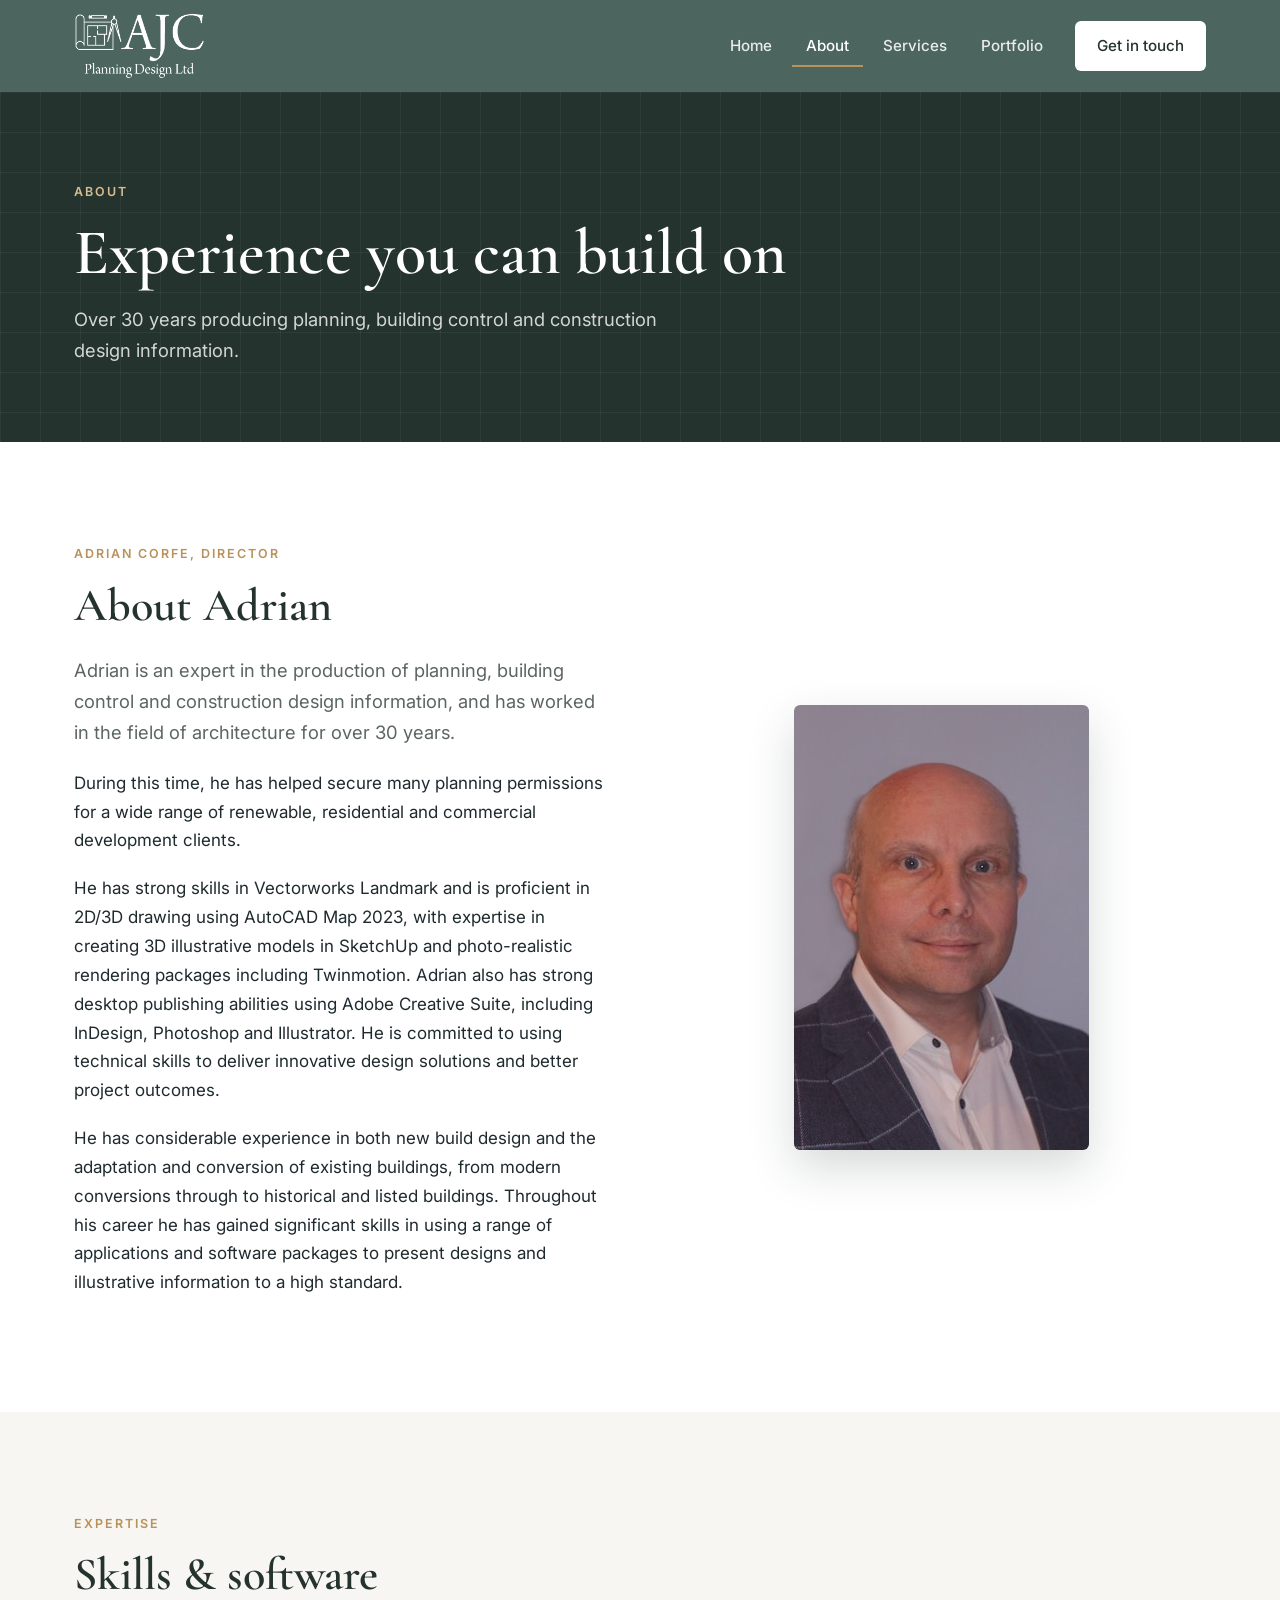
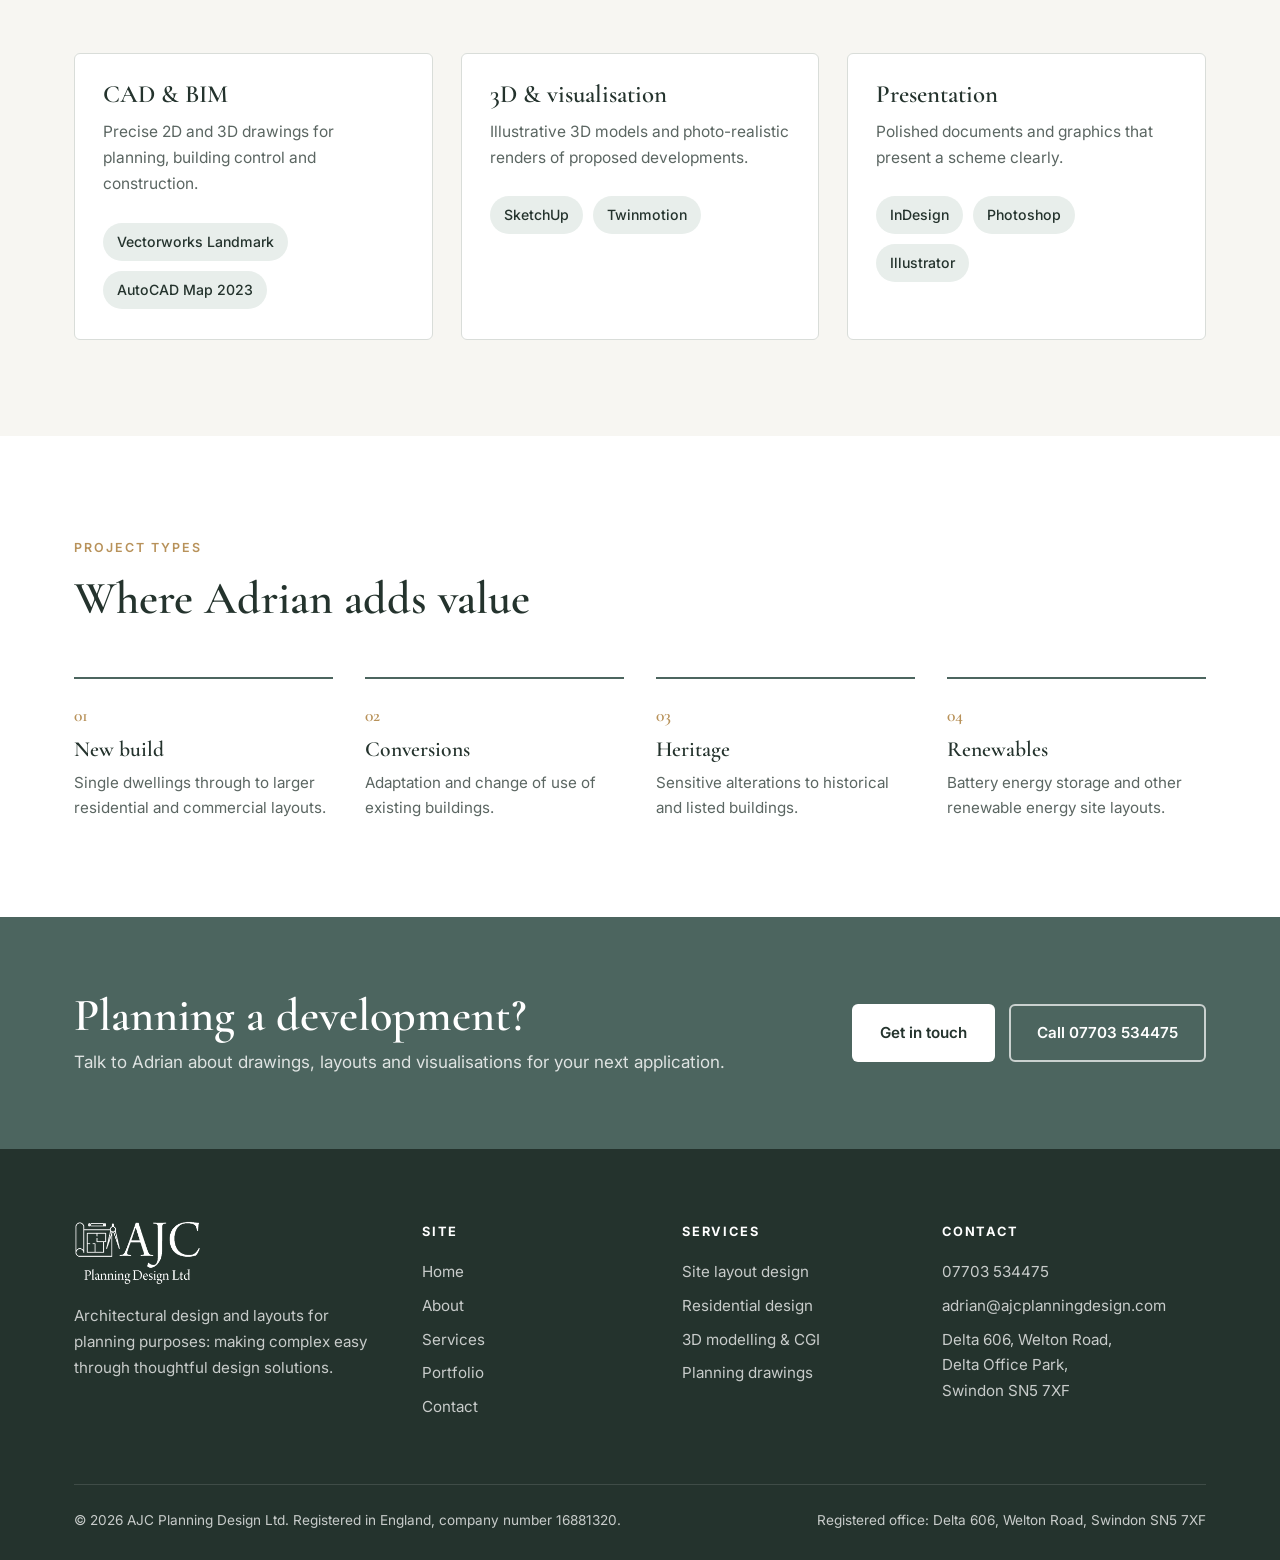
==== about.html @ f1cb51b0 "Initial site" ====
<!DOCTYPE html>
<html lang="en-GB">
<head>
<meta charset="utf-8">
<meta name="viewport" content="width=device-width, initial-scale=1">
<title>About Adrian Corfe | AJC Planning Design Ltd</title>
<meta name="description" content="Adrian Corfe has over 30 years of experience in architecture, producing planning, building control and construction design information.">
<meta property="og:title" content="About Adrian Corfe | AJC Planning Design Ltd">
<meta property="og:description" content="Adrian Corfe has over 30 years of experience in architecture, producing planning, building control and construction design information.">
<meta property="og:type" content="website">
<meta name="theme-color" content="#4c655f">
<link rel="icon" href="images/favicon.svg" type="image/svg+xml">
<link rel="preconnect" href="https://fonts.googleapis.com">
<link rel="preconnect" href="https://fonts.gstatic.com" crossorigin>
<link href="https://fonts.googleapis.com/css2?family=Cormorant+Garamond:wght@500;600;700&family=Inter:wght@400;500;600&display=swap" rel="stylesheet">
<link rel="stylesheet" href="css/styles.css">
</head>
<body>
<a class="skip-link" href="#main">Skip to main content</a>
<header class="site-header">
  <div class="container">
    <a class="brand" href="index.html" aria-label="AJC Planning Design Ltd, home"><img src="images/logo-white.png" alt="AJC Planning Design Ltd" width="243" height="122"></a>
    <button class="nav-toggle" aria-label="Open menu" aria-expanded="false" aria-controls="site-nav"><span></span><span></span><span></span></button>
    <nav class="nav" id="site-nav" aria-label="Main">
      <a href="index.html">Home</a><a href="about.html" aria-current="page">About</a><a href="services.html">Services</a><a href="portfolio.html">Portfolio</a>
      <a class="btn btn--light" href="contact.html">Get in touch</a>
    </nav>
  </div>
</header>
<main id="main">
<section class="page-hero">
  <div class="container">
    <span class="eyebrow">About</span>
    <h1>Experience you can build on</h1>
    <p>Over 30 years producing planning, building control and construction design information.</p>
  </div>
</section>

<section class="section">
  <div class="container split">
    <div class="reveal">
      <span class="eyebrow">Adrian Corfe, Director</span>
      <h2>About Adrian</h2>
      <p class="lead">Adrian is an expert in the production of planning, building control and construction design information, and has worked in the field of architecture for over 30 years.</p>
      <p>During this time, he has helped secure many planning permissions for a wide range of renewable, residential and commercial development clients.</p>
      <p>He has strong skills in Vectorworks Landmark and is proficient in 2D/3D drawing using AutoCAD Map 2023, with expertise in creating 3D illustrative models in SketchUp and photo-realistic rendering packages including Twinmotion. Adrian also has strong desktop publishing abilities using Adobe Creative Suite, including InDesign, Photoshop and Illustrator. He is committed to using technical skills to deliver innovative design solutions and better project outcomes.</p>
      <p>He has considerable experience in both new build design and the adaptation and conversion of existing buildings, from modern conversions through to historical and listed buildings. Throughout his career he has gained significant skills in using a range of applications and software packages to present designs and illustrative information to a high standard.</p>
    </div>
    <div class="portrait reveal"><img src="images/adrian-corfe.jpg" alt="Adrian Corfe, Director of AJC Planning Design" width="295" height="445"></div>
  </div>
</section>

<section class="section section--paper">
  <div class="container">
    <div class="section-head">
      <span class="eyebrow">Expertise</span>
      <h2>Skills &amp; software</h2>
    </div>
    <div class="grid grid--3">
      <div class="card reveal"><div class="card-body"><h3>CAD &amp; BIM</h3><p>Precise 2D and 3D drawings for planning, building control and construction.</p><ul class="chips"><li>Vectorworks Landmark</li><li>AutoCAD Map 2023</li></ul></div></div>
      <div class="card reveal"><div class="card-body"><h3>3D &amp; visualisation</h3><p>Illustrative 3D models and photo-realistic renders of proposed developments.</p><ul class="chips"><li>SketchUp</li><li>Twinmotion</li></ul></div></div>
      <div class="card reveal"><div class="card-body"><h3>Presentation</h3><p>Polished documents and graphics that present a scheme clearly.</p><ul class="chips"><li>InDesign</li><li>Photoshop</li><li>Illustrator</li></ul></div></div>
    </div>
  </div>
</section>

<section class="section">
  <div class="container">
    <div class="section-head"><span class="eyebrow">Project types</span><h2>Where Adrian adds value</h2></div>
    <div class="features">
      <div class="feature reveal"><span class="num">01</span><h3>New build</h3><p>Single dwellings through to larger residential and commercial layouts.</p></div>
      <div class="feature reveal"><span class="num">02</span><h3>Conversions</h3><p>Adaptation and change of use of existing buildings.</p></div>
      <div class="feature reveal"><span class="num">03</span><h3>Heritage</h3><p>Sensitive alterations to historical and listed buildings.</p></div>
      <div class="feature reveal"><span class="num">04</span><h3>Renewables</h3><p>Battery energy storage and other renewable energy site layouts.</p></div>
    </div>
  </div>
</section>

<section class="cta-band">
  <div class="container">
    <div>
      <h2>Planning a development?</h2>
      <p>Talk to Adrian about drawings, layouts and visualisations for your next application.</p>
    </div>
    <div class="hero-actions">
      <a class="btn btn--light" href="contact.html">Get in touch</a>
      <a class="btn btn--outline-light" href="tel:+447703534475">Call 07703 534475</a>
    </div>
  </div>
</section>
</main>
<footer class="site-footer">
  <div class="container">
    <div class="footer-grid">
      <div>
        <img src="images/logo-white.png" alt="AJC Planning Design Ltd" width="243" height="122" loading="lazy">
        <p>Architectural design and layouts for planning purposes: making complex easy through thoughtful design solutions.</p>
      </div>
      <div>
        <h4>Site</h4>
        <ul>
          <li><a href="index.html">Home</a></li>
          <li><a href="about.html">About</a></li>
          <li><a href="services.html">Services</a></li>
          <li><a href="portfolio.html">Portfolio</a></li>
          <li><a href="contact.html">Contact</a></li>
        </ul>
      </div>
      <div>
        <h4>Services</h4>
        <ul>
          <li><a href="services.html#site-layout">Site layout design</a></li>
          <li><a href="services.html#residential">Residential design</a></li>
          <li><a href="services.html#visualisation">3D modelling &amp; CGI</a></li>
          <li><a href="services.html#planning-drawings">Planning drawings</a></li>
        </ul>
      </div>
      <div>
        <h4>Contact</h4>
        <ul>
          <li><a href="tel:+447703534475">07703 534475</a></li>
          <li><a href="mailto:adrian@ajcplanningdesign.com">adrian@ajcplanningdesign.com</a></li>
          <li>Delta 606, Welton Road,<br>Delta Office Park,<br>Swindon SN5 7XF</li>
        </ul>
      </div>
    </div>
    <div class="footer-bottom">
      <span>&copy; <span data-year>2026</span> AJC Planning Design Ltd. Registered in England, company number 16881320.</span>
      <span>Registered office: Delta 606, Welton Road, Swindon SN5 7XF</span>
    </div>
  </div>
</footer>
<script src="js/main.js" defer></script>
</body>
</html>
---- css/styles.css ----
/* AJC Planning Design Ltd — site styles */
:root {
  --green: #4c655f;
  --green-dark: #34473f;
  --green-deep: #24332d;
  --sage: #e8eeeb;
  --paper: #f7f6f2;
  --ink: #1f2a2e;
  --muted: #5b6662;
  --line: #d9ddd9;
  --accent: #b8925a;
  --white: #ffffff;
  --radius: 6px;
  --max: 1180px;
  --serif: "Cormorant Garamond", Georgia, "Times New Roman", serif;
  --sans: "Inter", system-ui, -apple-system, "Segoe UI", Roboto, sans-serif;
}

*, *::before, *::after { box-sizing: border-box; }
html { scroll-behavior: smooth; }
body {
  margin: 0;
  font-family: var(--sans);
  font-size: 17px;
  line-height: 1.7;
  color: var(--ink);
  background: var(--white);
  -webkit-font-smoothing: antialiased;
}
img { max-width: 100%; display: block; }
a { color: var(--green); }
a:hover { color: var(--green-deep); }

h1, h2, h3 { font-family: var(--serif); font-weight: 600; line-height: 1.15; margin: 0 0 .5em; color: var(--green-deep); }
h1 { font-size: clamp(2.5rem, 5vw, 4rem); }
h2 { font-size: clamp(2rem, 3.6vw, 2.9rem); }
h3 { font-size: 1.55rem; }
p { margin: 0 0 1.1em; }

.container { width: 100%; max-width: var(--max); margin: 0 auto; padding: 0 24px; }
.section { padding: 96px 0; }
.section--paper { background: var(--paper); }
.section--sage { background: var(--sage); }
.eyebrow {
  display: inline-block;
  font-size: .78rem;
  font-weight: 600;
  letter-spacing: .16em;
  text-transform: uppercase;
  color: var(--accent);
  margin-bottom: 14px;
}
.lead { font-size: 1.15rem; color: var(--muted); max-width: 680px; }
.section-head { max-width: 720px; margin-bottom: 52px; }
.section-head--center { text-align: center; margin-left: auto; margin-right: auto; }
.section-head--center .lead { margin: 0 auto; }

.skip-link { position: absolute; left: -999px; top: 8px; background: var(--white); padding: 8px 14px; z-index: 100; }
.skip-link:focus { left: 8px; }

/* Buttons */
.btn {
  display: inline-flex; align-items: center; gap: 8px;
  padding: 14px 26px;
  border-radius: var(--radius);
  font-weight: 600; font-size: .95rem;
  text-decoration: none;
  border: 2px solid transparent;
  transition: background .2s, color .2s, border-color .2s, transform .2s;
  cursor: pointer;
  font-family: var(--sans);
}
.btn:hover { transform: translateY(-1px); }
.btn--primary { background: var(--green); color: var(--white); }
.btn--primary:hover { background: var(--green-deep); color: var(--white); }
.btn--ghost { border-color: var(--green); color: var(--green); background: transparent; }
.btn--ghost:hover { background: var(--green); color: var(--white); }
.btn--light { background: var(--white); color: var(--green-deep); }
.btn--light:hover { background: var(--sage); color: var(--green-deep); }
.btn--outline-light { border-color: rgba(255,255,255,.7); color: var(--white); }
.btn--outline-light:hover { background: var(--white); color: var(--green-deep); }

/* Header */
.site-header {
  position: sticky; top: 0; z-index: 50;
  background: var(--green);
  box-shadow: 0 1px 0 rgba(0,0,0,.08);
}
.site-header .container { display: flex; align-items: center; justify-content: space-between; height: 92px; }
.brand img { height: 66px; width: auto; }
.nav { display: flex; align-items: center; gap: 6px; }
.nav a {
  color: rgba(255,255,255,.88);
  text-decoration: none;
  font-size: .95rem; font-weight: 500;
  padding: 8px 14px; border-radius: var(--radius);
}
.nav a:hover { color: var(--white); background: rgba(255,255,255,.1); }
.nav a[aria-current="page"] { color: var(--white); box-shadow: inset 0 -2px 0 var(--accent); border-radius: 0; }
.nav .btn { margin-left: 12px; padding: 10px 20px; }
.nav .btn--light { color: var(--green-deep); }
.nav .btn--light:hover { background: var(--sage); }
.nav-toggle {
  display: none; background: none; border: 0; color: var(--white);
  width: 44px; height: 44px; cursor: pointer; padding: 10px;
}
.nav-toggle span { display: block; height: 2px; background: currentColor; margin: 5px 0; transition: transform .2s, opacity .2s; }

/* Hero */
.hero { background: var(--paper); overflow: hidden; }
.hero .container { display: grid; grid-template-columns: 1.05fr 1fr; gap: 56px; align-items: center; padding-top: 80px; padding-bottom: 88px; }
.hero h1 { margin-bottom: 20px; }
.hero .lead { margin-bottom: 32px; }
.hero-actions { display: flex; flex-wrap: wrap; gap: 14px; }
.hero-meta { display: flex; gap: 36px; margin-top: 44px; padding-top: 28px; border-top: 1px solid var(--line); }
.hero-meta strong { display: block; font-family: var(--serif); font-size: 2.2rem; color: var(--green); line-height: 1; }
.hero-meta span { font-size: .85rem; color: var(--muted); }
.hero-mosaic { display: grid; grid-template-columns: 1fr 1fr; grid-template-rows: 1fr 1fr; gap: 14px; height: 520px; }
.hero-mosaic figure { margin: 0; border-radius: var(--radius); overflow: hidden; background: var(--white); box-shadow: 0 10px 30px rgba(36,51,45,.12); }
.hero-mosaic figure:first-child { grid-row: span 2; }
.hero-mosaic img { width: 100%; height: 100%; object-fit: cover; }

/* Page hero (inner pages) */
.page-hero { background: var(--green-deep); color: var(--white); padding: 84px 0 76px; position: relative; overflow: hidden; }
.page-hero::after {
  content: ""; position: absolute; inset: 0;
  background-image: linear-gradient(rgba(255,255,255,.05) 1px, transparent 1px), linear-gradient(90deg, rgba(255,255,255,.05) 1px, transparent 1px);
  background-size: 40px 40px;
  pointer-events: none;
}
.page-hero .container { position: relative; z-index: 1; }
.page-hero h1 { color: var(--white); margin-bottom: 14px; }
.page-hero p { color: rgba(255,255,255,.8); font-size: 1.15rem; max-width: 640px; margin: 0; }
.page-hero .eyebrow { color: #d9bd8f; }

/* Cards */
.grid { display: grid; gap: 28px; }
.grid--3 { grid-template-columns: repeat(3, 1fr); }
.grid--2 { grid-template-columns: repeat(2, 1fr); }
.card {
  background: var(--white);
  border: 1px solid var(--line);
  border-radius: var(--radius);
  overflow: hidden;
  display: flex; flex-direction: column;
  transition: box-shadow .25s, transform .25s;
}
.card:hover { box-shadow: 0 16px 40px rgba(36,51,45,.12); transform: translateY(-3px); }
.card-media { aspect-ratio: 4 / 3; background: var(--paper); overflow: hidden; border-bottom: 1px solid var(--line); }
.card-media img { width: 100%; height: 100%; object-fit: cover; transition: transform .5s; }
.card-media--contain img { object-fit: contain; padding: 14px; }
.card:hover .card-media img { transform: scale(1.03); }
.card-body { padding: 26px 28px 30px; flex: 1; display: flex; flex-direction: column; }
.card-body h3 { margin-bottom: 10px; }
.card-body p { color: var(--muted); font-size: .97rem; }
.card-tag { font-size: .72rem; font-weight: 600; letter-spacing: .12em; text-transform: uppercase; color: var(--accent); margin-bottom: 8px; }
.text-link { margin-top: auto; font-weight: 600; font-size: .92rem; text-decoration: none; color: var(--green); }
.text-link::after { content: " \2192"; }

/* Split */
.split { display: grid; grid-template-columns: 1fr 1fr; gap: 72px; align-items: center; }
.split--reverse > :first-child { order: 2; }
.portrait { border-radius: var(--radius); overflow: hidden; box-shadow: 0 18px 46px rgba(36,51,45,.18); max-width: 420px; justify-self: center; }
.portrait img { width: 100%; }

/* Feature list */
.features { display: grid; grid-template-columns: repeat(4, 1fr); gap: 32px; }
.feature { border-top: 2px solid var(--green); padding-top: 22px; }
.feature .num { font-family: var(--serif); font-size: 1.1rem; color: var(--accent); font-weight: 600; }
.feature h3 { font-size: 1.35rem; margin: 6px 0 8px; }
.feature p { color: var(--muted); font-size: .95rem; margin: 0; }

/* Sectors */
.sector { position: relative; border-radius: var(--radius); overflow: hidden; min-height: 360px; display: flex; align-items: flex-end; color: var(--white); text-decoration: none; }
.sector img { position: absolute; inset: 0; width: 100%; height: 100%; object-fit: cover; transition: transform .6s; }
.sector::before { content: ""; position: absolute; inset: 0; background: linear-gradient(180deg, rgba(36,51,45,0) 30%, rgba(36,51,45,.92) 100%); z-index: 1; }
.sector:hover img { transform: scale(1.05); }
.sector div { position: relative; z-index: 2; padding: 28px; }
.sector h3 { color: var(--white); margin-bottom: 6px; }
.sector p { margin: 0; color: rgba(255,255,255,.85); font-size: .95rem; }

/* Skills */
.chips { display: flex; flex-wrap: wrap; gap: 10px; margin: 8px 0 0; padding: 0; list-style: none; }
.chips li { background: var(--sage); color: var(--green-deep); font-size: .88rem; font-weight: 500; padding: 7px 14px; border-radius: 999px; }

/* Services detail */
.service-row { display: grid; grid-template-columns: 1fr 1.1fr; gap: 64px; align-items: center; padding: 64px 0; border-bottom: 1px solid var(--line); }
.service-row:last-child { border-bottom: 0; }
.service-row:nth-child(even) .service-media { order: 2; }
.service-media { background: var(--white); border: 1px solid var(--line); border-radius: var(--radius); padding: 18px; }
.service-media img { width: 100%; max-height: 440px; object-fit: contain; }
.service-media--photo { padding: 0; overflow: hidden; }
.service-media--photo img { object-fit: cover; max-height: none; }
.ticks { list-style: none; padding: 0; margin: 0 0 1.2em; }
.ticks li { position: relative; padding-left: 28px; margin-bottom: 8px; color: var(--muted); }
.ticks li::before { content: ""; position: absolute; left: 0; top: .6em; width: 14px; height: 8px; border-left: 2px solid var(--green); border-bottom: 2px solid var(--green); transform: rotate(-45deg); }

/* Portfolio */
.filters { display: flex; flex-wrap: wrap; gap: 10px; justify-content: center; margin-bottom: 44px; }
.filter {
  font-family: var(--sans); font-size: .92rem; font-weight: 600;
  padding: 10px 20px; border-radius: 999px; border: 1px solid var(--line);
  background: var(--white); color: var(--ink); cursor: pointer;
}
.filter:hover { border-color: var(--green); }
.filter.is-active { background: var(--green); border-color: var(--green); color: var(--white); }
.portfolio-item[hidden] { display: none; }
.portfolio-item button { all: unset; cursor: zoom-in; display: block; width: 100%; height: 100%; }
.portfolio-item button:focus-visible { outline: 3px solid var(--accent); outline-offset: -3px; }

/* Lightbox */
.lightbox { position: fixed; inset: 0; background: rgba(20,28,25,.92); display: none; align-items: center; justify-content: center; z-index: 200; padding: 40px; }
.lightbox.is-open { display: flex; }
.lightbox figure { margin: 0; max-width: 1100px; width: 100%; text-align: center; }
.lightbox img { max-height: 80vh; margin: 0 auto; background: var(--white); border-radius: var(--radius); }
.lightbox figcaption { color: var(--white); margin-top: 14px; font-size: .95rem; }
.lightbox-close { position: absolute; top: 18px; right: 22px; background: none; border: 0; color: var(--white); font-size: 2.4rem; cursor: pointer; line-height: 1; }

/* CTA band */
.cta-band { background: var(--green); color: var(--white); padding: 72px 0; }
.cta-band .container { display: flex; align-items: center; justify-content: space-between; gap: 32px; flex-wrap: wrap; }
.cta-band h2 { color: var(--white); margin: 0 0 6px; }
.cta-band p { margin: 0; color: rgba(255,255,255,.82); }
.cta-band .hero-actions { flex-shrink: 0; }

/* Contact */
.contact-grid { display: grid; grid-template-columns: 1fr 1.25fr; gap: 64px; }
.contact-list { list-style: none; padding: 0; margin: 28px 0 0; }
.contact-list li { display: flex; gap: 16px; padding: 18px 0; border-bottom: 1px solid var(--line); }
.contact-list li:first-child { border-top: 1px solid var(--line); }
.contact-list svg { flex-shrink: 0; width: 22px; height: 22px; color: var(--green); margin-top: 3px; }
.contact-list strong { display: block; font-size: .78rem; letter-spacing: .12em; text-transform: uppercase; color: var(--muted); font-weight: 600; }
.contact-list a { text-decoration: none; font-weight: 500; }
.form-card { background: var(--paper); border-radius: var(--radius); padding: 40px; border: 1px solid var(--line); }
.form-row { display: grid; grid-template-columns: 1fr 1fr; gap: 18px; }
.field { margin-bottom: 18px; }
.field label { display: block; font-size: .88rem; font-weight: 600; margin-bottom: 6px; }
.field input, .field select, .field textarea {
  width: 100%; font: inherit; font-size: .97rem;
  padding: 12px 14px; border: 1px solid #c8cec9; border-radius: var(--radius);
  background: var(--white); color: var(--ink);
}
.field input:focus, .field select:focus, .field textarea:focus { outline: 2px solid var(--green); outline-offset: 1px; border-color: var(--green); }
.field textarea { min-height: 150px; resize: vertical; }
.form-note { font-size: .85rem; color: var(--muted); margin: 14px 0 0; }

/* Footer */
.site-footer { background: var(--green-deep); color: rgba(255,255,255,.75); padding: 72px 0 28px; font-size: .95rem; }
.footer-grid { display: grid; grid-template-columns: 1.4fr 1fr 1fr 1.2fr; gap: 40px; }
.footer-grid img { height: 64px; width: auto; margin-bottom: 18px; }
.site-footer h4 { color: var(--white); font-family: var(--sans); font-size: .8rem; letter-spacing: .14em; text-transform: uppercase; margin: 0 0 16px; }
.site-footer ul { list-style: none; padding: 0; margin: 0; }
.site-footer li { margin-bottom: 8px; }
.site-footer a { color: rgba(255,255,255,.75); text-decoration: none; }
.site-footer a:hover { color: var(--white); }
.footer-bottom { margin-top: 56px; padding-top: 24px; border-top: 1px solid rgba(255,255,255,.12); display: flex; justify-content: space-between; flex-wrap: wrap; gap: 12px; font-size: .85rem; }

/* Reveal on scroll */
.reveal { opacity: 0; transform: translateY(18px); transition: opacity .7s ease, transform .7s ease; }
.reveal.is-visible { opacity: 1; transform: none; }
@media (prefers-reduced-motion: reduce) {
  .reveal { opacity: 1; transform: none; transition: none; }
  html { scroll-behavior: auto; }
}

/* Responsive */
@media (max-width: 1000px) {
  .features { grid-template-columns: repeat(2, 1fr); }
  .footer-grid { grid-template-columns: 1fr 1fr; }
  .grid--3 { grid-template-columns: repeat(2, 1fr); }
}
@media (max-width: 860px) {
  body { font-size: 16px; }
  .section { padding: 72px 0; }
  .nav-toggle { display: block; }
  .nav {
    position: absolute; top: 92px; left: 0; right: 0;
    flex-direction: column; align-items: stretch; gap: 0;
    background: var(--green-dark); padding: 12px 24px 24px;
    display: none;
  }
  .nav.is-open { display: flex; }
  .nav a { padding: 14px 4px; border-bottom: 1px solid rgba(255,255,255,.1); border-radius: 0; }
  .nav a[aria-current="page"] { box-shadow: inset 3px 0 0 var(--accent); padding-left: 14px; }
  .nav .btn { margin: 16px 0 0; justify-content: center; }
  .nav-toggle[aria-expanded="true"] span:nth-child(1) { transform: translateY(7px) rotate(45deg); }
  .nav-toggle[aria-expanded="true"] span:nth-child(2) { opacity: 0; }
  .nav-toggle[aria-expanded="true"] span:nth-child(3) { transform: translateY(-7px) rotate(-45deg); }
  .hero .container, .split, .service-row, .contact-grid { grid-template-columns: 1fr; gap: 40px; }
  .split--reverse > :first-child, .service-row:nth-child(even) .service-media { order: 0; }
  .hero .container { padding-top: 56px; padding-bottom: 64px; }
  .hero-mosaic { height: 380px; }
  .grid--2 { grid-template-columns: 1fr; }
}
@media (max-width: 600px) {
  .grid--3, .features, .footer-grid, .form-row { grid-template-columns: 1fr; }
  .hero-meta { gap: 22px; flex-wrap: wrap; }
  .form-card { padding: 26px; }
  .brand img { height: 54px; }
  .hero-mosaic { height: 300px; gap: 10px; }
}
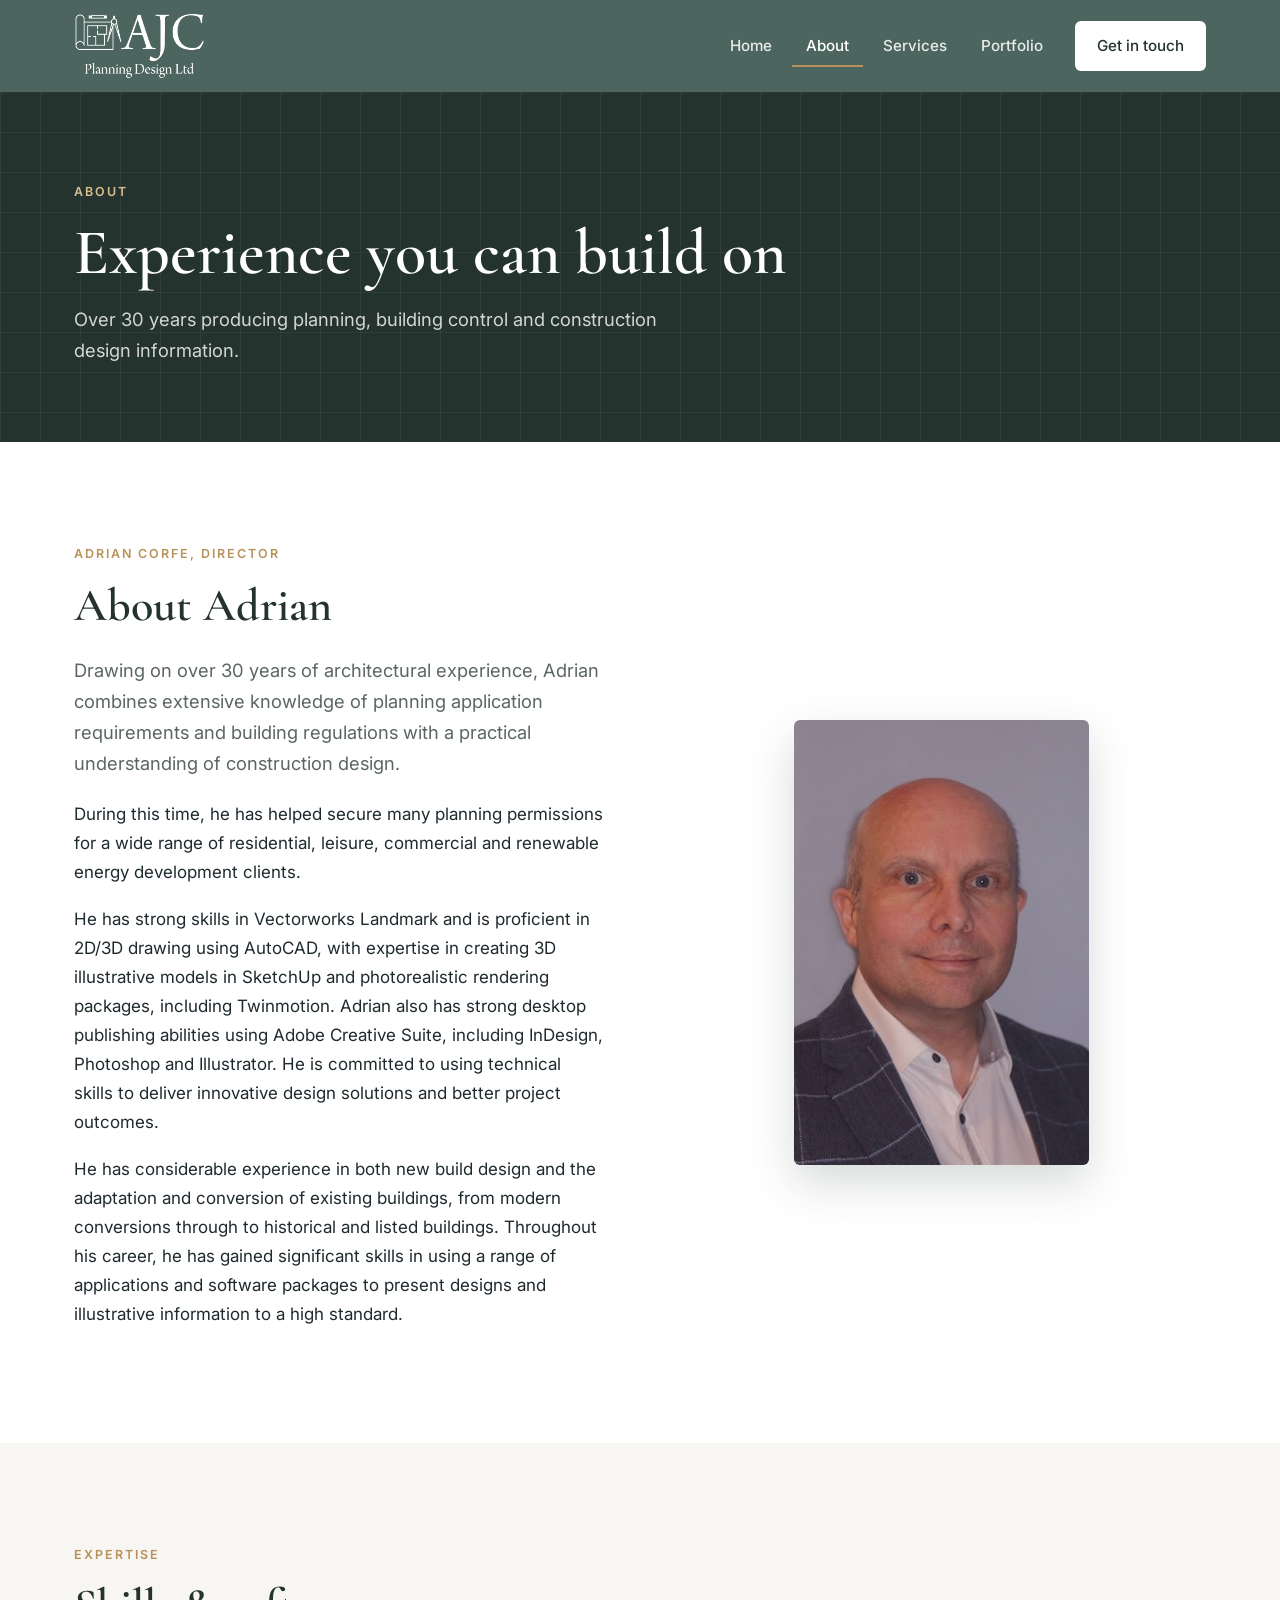
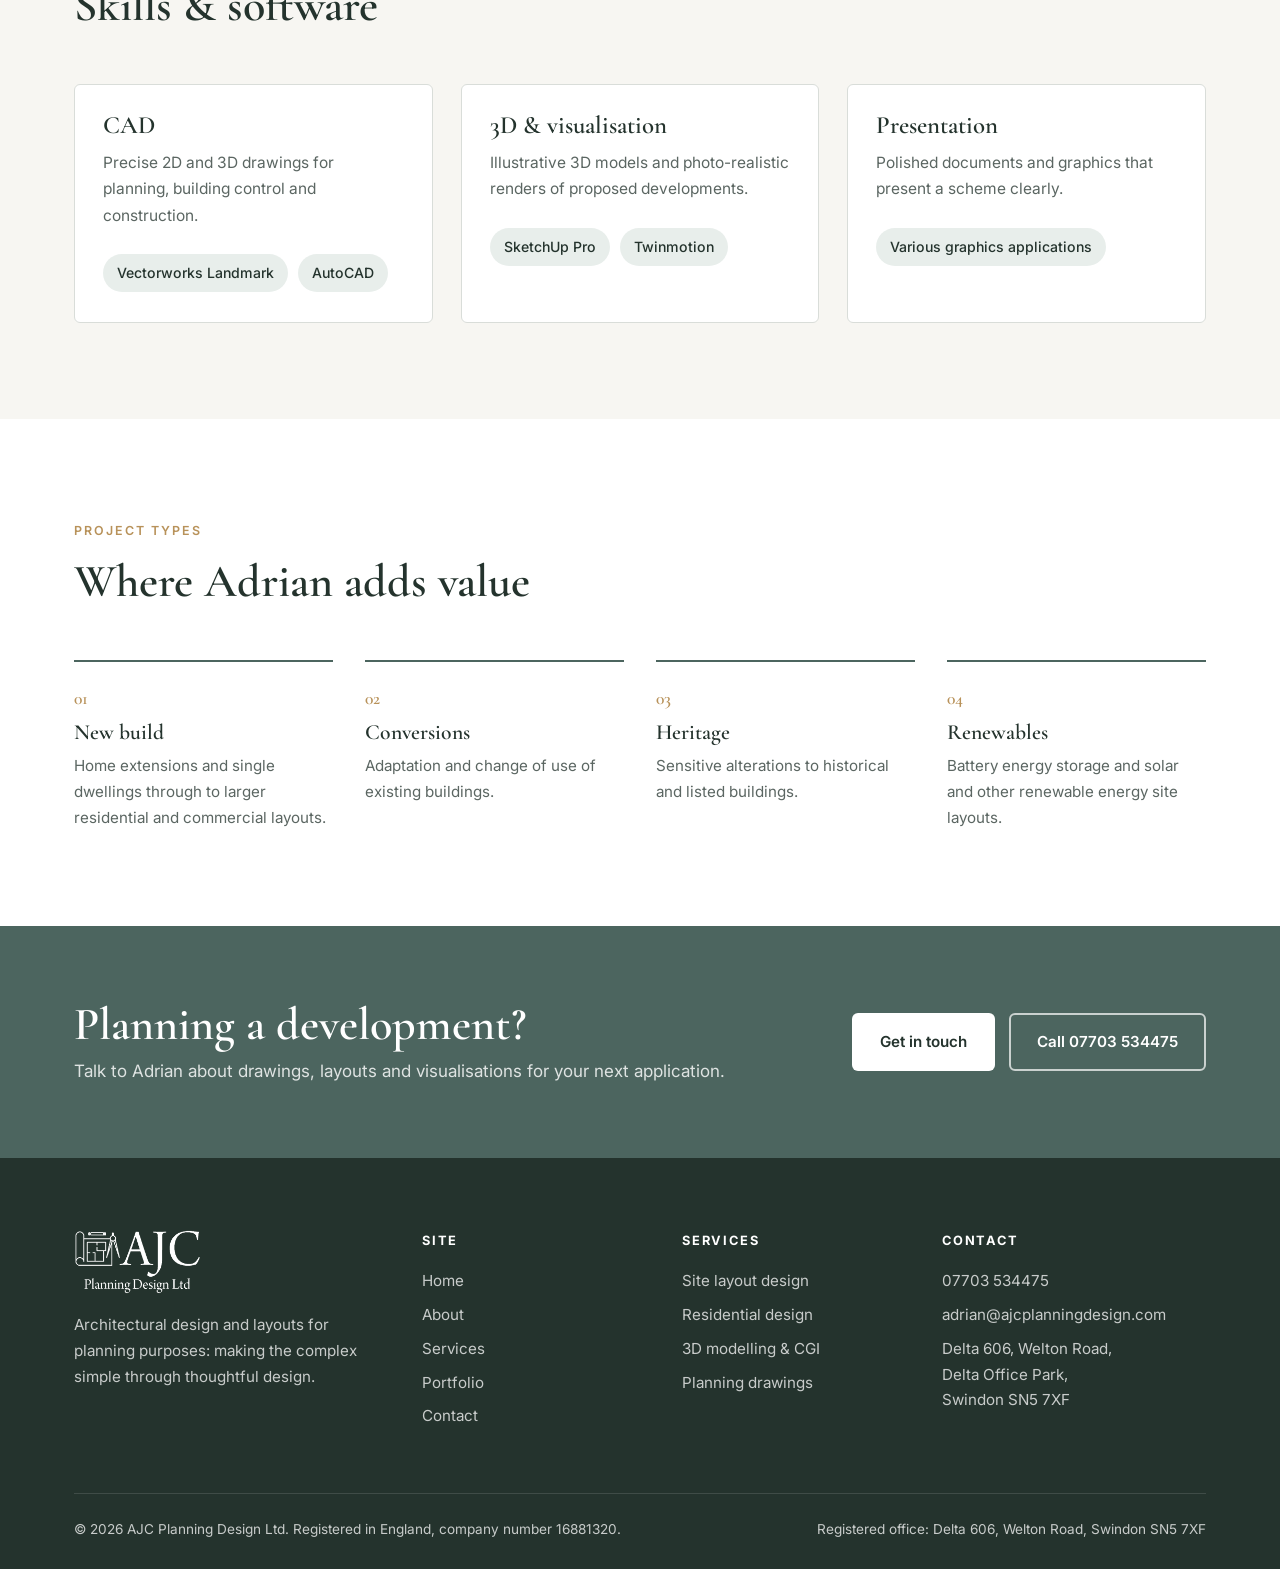
==== commit bb5958af: "Add files via upload" ====
--- a/about.html
+++ b/about.html
@@ -41,10 +41,10 @@
     <div class="reveal">
       <span class="eyebrow">Adrian Corfe, Director</span>
       <h2>About Adrian</h2>
-      <p class="lead">Adrian is an expert in the production of planning, building control and construction design information, and has worked in the field of architecture for over 30 years.</p>
-      <p>During this time, he has helped secure many planning permissions for a wide range of renewable, residential and commercial development clients.</p>
-      <p>He has strong skills in Vectorworks Landmark and is proficient in 2D/3D drawing using AutoCAD Map 2023, with expertise in creating 3D illustrative models in SketchUp and photo-realistic rendering packages including Twinmotion. Adrian also has strong desktop publishing abilities using Adobe Creative Suite, including InDesign, Photoshop and Illustrator. He is committed to using technical skills to deliver innovative design solutions and better project outcomes.</p>
-      <p>He has considerable experience in both new build design and the adaptation and conversion of existing buildings, from modern conversions through to historical and listed buildings. Throughout his career he has gained significant skills in using a range of applications and software packages to present designs and illustrative information to a high standard.</p>
+      <p class="lead">Drawing on over 30 years of architectural experience, Adrian combines extensive knowledge of planning application requirements and building regulations with a practical understanding of construction design.</p>
+      <p>During this time, he has helped secure many planning permissions for a wide range of residential, leisure, commercial and renewable energy development clients.</p>
+      <p>He has strong skills in Vectorworks Landmark and is proficient in 2D/3D drawing using AutoCAD, with expertise in creating 3D illustrative models in SketchUp and photorealistic rendering packages, including Twinmotion. Adrian also has strong desktop publishing abilities using Adobe Creative Suite, including InDesign, Photoshop and Illustrator. He is committed to using technical skills to deliver innovative design solutions and better project outcomes.</p>
+      <p>He has considerable experience in both new build design and the adaptation and conversion of existing buildings, from modern conversions through to historical and listed buildings. Throughout his career, he has gained significant skills in using a range of applications and software packages to present designs and illustrative information to a high standard.</p>
     </div>
     <div class="portrait reveal"><img src="images/adrian-corfe.jpg" alt="Adrian Corfe, Director of AJC Planning Design" width="295" height="445"></div>
   </div>
@@ -57,9 +57,9 @@
       <h2>Skills &amp; software</h2>
     </div>
     <div class="grid grid--3">
-      <div class="card reveal"><div class="card-body"><h3>CAD &amp; BIM</h3><p>Precise 2D and 3D drawings for planning, building control and construction.</p><ul class="chips"><li>Vectorworks Landmark</li><li>AutoCAD Map 2023</li></ul></div></div>
-      <div class="card reveal"><div class="card-body"><h3>3D &amp; visualisation</h3><p>Illustrative 3D models and photo-realistic renders of proposed developments.</p><ul class="chips"><li>SketchUp</li><li>Twinmotion</li></ul></div></div>
-      <div class="card reveal"><div class="card-body"><h3>Presentation</h3><p>Polished documents and graphics that present a scheme clearly.</p><ul class="chips"><li>InDesign</li><li>Photoshop</li><li>Illustrator</li></ul></div></div>
+      <div class="card reveal"><div class="card-body"><h3>CAD</h3><p>Precise 2D and 3D drawings for planning, building control and construction.</p><ul class="chips"><li>Vectorworks Landmark</li><li>AutoCAD</li></ul></div></div>
+      <div class="card reveal"><div class="card-body"><h3>3D &amp; visualisation</h3><p>Illustrative 3D models and photo-realistic renders of proposed developments.</p><ul class="chips"><li>SketchUp Pro</li><li>Twinmotion</li></ul></div></div>
+      <div class="card reveal"><div class="card-body"><h3>Presentation</h3><p>Polished documents and graphics that present a scheme clearly.</p><ul class="chips"><li>Various graphics applications</li></ul></div></div>
     </div>
   </div>
 </section>
@@ -68,10 +68,10 @@
   <div class="container">
     <div class="section-head"><span class="eyebrow">Project types</span><h2>Where Adrian adds value</h2></div>
     <div class="features">
-      <div class="feature reveal"><span class="num">01</span><h3>New build</h3><p>Single dwellings through to larger residential and commercial layouts.</p></div>
+      <div class="feature reveal"><span class="num">01</span><h3>New build</h3><p>Home extensions and single dwellings through to larger residential and commercial layouts.</p></div>
       <div class="feature reveal"><span class="num">02</span><h3>Conversions</h3><p>Adaptation and change of use of existing buildings.</p></div>
       <div class="feature reveal"><span class="num">03</span><h3>Heritage</h3><p>Sensitive alterations to historical and listed buildings.</p></div>
-      <div class="feature reveal"><span class="num">04</span><h3>Renewables</h3><p>Battery energy storage and other renewable energy site layouts.</p></div>
+      <div class="feature reveal"><span class="num">04</span><h3>Renewables</h3><p>Battery energy storage and solar and other renewable energy site layouts.</p></div>
     </div>
   </div>
 </section>
@@ -94,7 +94,7 @@
     <div class="footer-grid">
       <div>
         <img src="images/logo-white.png" alt="AJC Planning Design Ltd" width="243" height="122" loading="lazy">
-        <p>Architectural design and layouts for planning purposes: making complex easy through thoughtful design solutions.</p>
+        <p>Architectural design and layouts for planning purposes: making the complex simple through thoughtful design.</p>
       </div>
       <div>
         <h4>Site</h4>
--- a/css/styles.css
+++ b/css/styles.css
@@ -222,6 +222,15 @@
 .cta-band h2 { color: var(--white); margin: 0 0 6px; }
 .cta-band p { margin: 0; color: rgba(255,255,255,.82); }
 .cta-band .hero-actions { flex-shrink: 0; }
+
+.cta-band--photo { background: linear-gradient(rgba(36,51,45,.86), rgba(52,71,63,.86)), url("../images/photo-floor-plan-desk.jpg") center / cover no-repeat; padding: 96px 0; }
+
+/* Approach (home) */
+.approach-head { display: grid; grid-template-columns: 1fr 1fr; gap: 56px; align-items: center; margin-bottom: 56px; }
+.approach-head .section-head { margin-bottom: 0; }
+.photo-pair { display: grid; grid-template-columns: 1fr 1fr; gap: 14px; }
+.photo-pair img { width: 100%; height: 300px; object-fit: cover; border-radius: var(--radius); box-shadow: 0 10px 30px rgba(36,51,45,.14); }
+.photo-pair img:last-child { margin-top: 28px; }
 
 /* Contact */
 .contact-grid { display: grid; grid-template-columns: 1fr 1.25fr; gap: 64px; }
@@ -286,7 +295,7 @@
   .nav-toggle[aria-expanded="true"] span:nth-child(1) { transform: translateY(7px) rotate(45deg); }
   .nav-toggle[aria-expanded="true"] span:nth-child(2) { opacity: 0; }
   .nav-toggle[aria-expanded="true"] span:nth-child(3) { transform: translateY(-7px) rotate(-45deg); }
-  .hero .container, .split, .service-row, .contact-grid { grid-template-columns: 1fr; gap: 40px; }
+  .hero .container, .split, .service-row, .contact-grid, .approach-head { grid-template-columns: 1fr; gap: 40px; }
   .split--reverse > :first-child, .service-row:nth-child(even) .service-media { order: 0; }
   .hero .container { padding-top: 56px; padding-bottom: 64px; }
   .hero-mosaic { height: 380px; }
@@ -298,4 +307,5 @@
   .form-card { padding: 26px; }
   .brand img { height: 54px; }
   .hero-mosaic { height: 300px; gap: 10px; }
-}
+  .photo-pair img { height: 220px; }
+}
